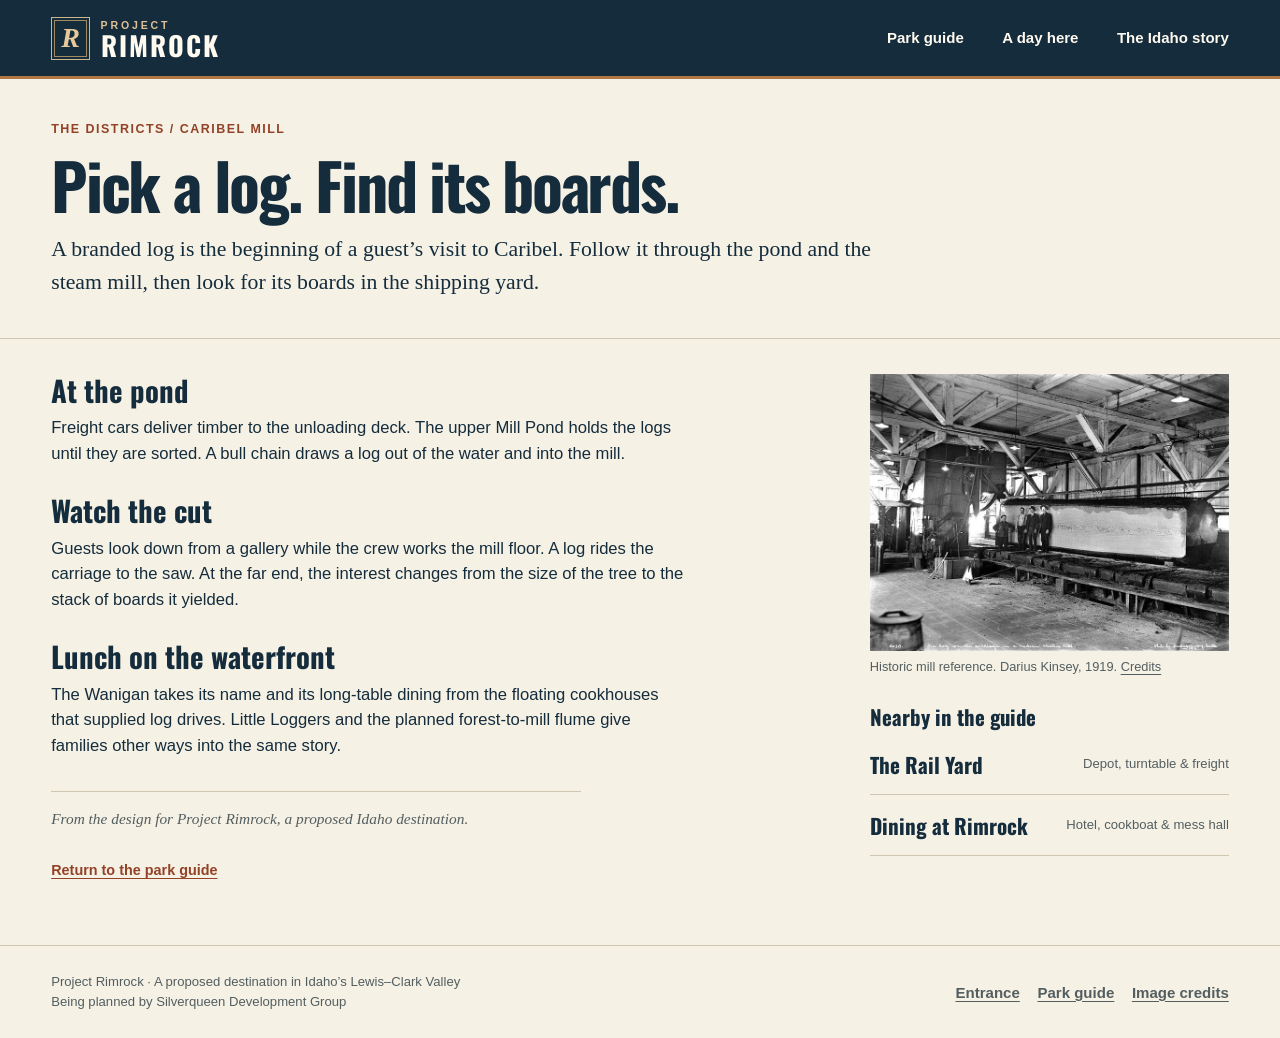
==== caribel.html @ 58fc8b67 "Open Rimrock’s districts as individual illustrated visitor stories" ====
<!doctype html>
<html lang="en">
  <head>
    <meta charset="utf-8">
    <meta name="viewport" content="width=device-width,initial-scale=1">
    <meta name="theme-color" content="#142c3c">
    <meta name="description" content="A branded log is the beginning of a guest’s visit to Caribel. Follow it through the pond and the steam mill, then look for its boards in the shipping yard.">
    <title>Caribel Mill | Project Rimrock</title>
    <link rel="stylesheet" href="rimrock.css">
  </head>
  <body>
    <a class="skip" href="#main">Skip to content</a>
    <header class="bar">
      <div class="wrap">
        <a href="index.html" class="brand">
          <span class="brandmark" aria-hidden="true">R</span>
          <span class="brandword">
            <small>Project</small>RIMROCK</span>
        </a>
        <nav aria-label="Main navigation">
          <a href="guide.html" class="">Park guide</a>
          <a href="planning.html" class="">A day here</a>
          <a href="story.html" class="wide-nav">The Idaho story</a>
        </nav>
      </div>
    </header>
    <main id="main">
      <section class="pagehead">
        <div class="wrap">
          <p class="eyebrow">The districts / Caribel Mill</p>
          <h1 class="page-title">Pick a log. Find its boards.</h1>
          <p class="lead">A branded log is the beginning of a guest’s visit to Caribel. Follow it through the pond and the steam mill, then look for its boards in the shipping yard.</p>
        </div>
      </section>
      <div class="wrap chapter">
        <article>
          <h2>At the pond</h2>
          <p>Freight cars deliver timber to the unloading deck. The upper Mill Pond holds the logs until they are sorted. A bull chain draws a log out of the water and into the mill.</p>
          <h2>Watch the cut</h2>
          <p>Guests look down from a gallery while the crew works the mill floor. A log rides the carriage to the saw. At the far end, the interest changes from the size of the tree to the stack of boards it yielded.</p>
          <h2>Lunch on the waterfront</h2>
          <p>The Wanigan takes its name and its long-table dining from the floating cookhouses that supplied log drives. Little Loggers and the planned forest-to-mill flume give families other ways into the same story.</p>
          <p class="chapter-status">From the design for Project Rimrock, a proposed Idaho destination.</p>
          <a href="guide.html" class="crumb">Return to the park guide</a>
        </article>
        <aside>
          <figure class="photo">
            <img src="assets/mill.webp" alt="Four men alongside a log on the carriage inside a timber mill." loading="lazy" decoding="async">
            <figcaption>Historic mill reference. Darius Kinsey, 1919. <a href="credits.html" class="">Credits</a>
            </figcaption>
          </figure>
          <div class="more">
            <h2>Nearby in the guide</h2>
            <a href="rail-yard.html" class="route">
              <strong>The Rail Yard</strong>
              <small>Depot, turntable &amp; freight</small>
            </a>
            <a href="dining.html" class="route">
              <strong>Dining at Rimrock</strong>
              <small>Hotel, cookboat &amp; mess hall</small>
            </a>
          </div>
        </aside>
      </div>
    </main>
    <footer class="foot">
      <div class="wrap">
        <p>Project Rimrock · A proposed destination in Idaho’s Lewis–Clark Valley<br>Being planned by Silverqueen Development Group</p>
        <div class="footlinks">
          <a href="index.html" class="">Entrance</a>
          <a href="guide.html" class="">Park guide</a>
          <a href="credits.html" class="">Image credits</a>
        </div>
      </div>
    </footer>
  </body>
</html>
---- rimrock.css ----
@font-face {
  font-family:Oswald;
  src:url('assets/oswald.ttf') format('truetype');
  font-style:normal;
  font-weight:400 700;
  font-display:swap;
}

:root {
  --ink:#142c3c;
  --deep:#102532;
  --paper:#f6f1e5;
  --white:#fffaf0;
  --line:#cfc6b2;
  --rust:#934227;
  --gold:#e4ae68;
  --muted:#535e60;
  --wide:1320px;
  --display:"Oswald","Arial Narrow","Liberation Sans Narrow",Impact,sans-serif;
  --serif:Georgia,"Times New Roman",serif;
  --body:"IBM Plex Sans",Arial,sans-serif;
}

* {
  box-sizing:border-box;
}

body {
  margin:0;
  background:var(--paper);
  color:var(--ink);
  font:1.04rem/1.55 var(--body);
}

img {
  display:block;
  max-width:100%;
}

a {
  color:inherit;
  text-underline-offset:.22em;
}

a:focus-visible,summary:focus-visible {
  outline:3px solid #bd5626;
  outline-offset:4px;
}

.wrap {
  width:min(var(--wide),92%);
  margin:auto;
}

.skip {
  position:absolute;
  left:8px;
  top:-100px;
  z-index:5;
  background:white;
  padding:12px;
}

.skip:focus {
  top:6px;
}

.bar {
  background:var(--ink);
  color:var(--white);
  border-bottom:3px solid #af7744;
}

.bar .wrap,.foot .wrap {
  display:flex;
  align-items:center;
  justify-content:space-between;
  gap:1rem;
}

.bar .wrap {
  min-height:76px;
}

.brand {
  display:inline-flex;
  align-items:center;
  gap:.65rem;
  text-decoration:none;
}

.brandword {
  display:flex;
  flex-direction:column;
  font:bold 1.68rem/.93 var(--display);
  letter-spacing:.075em;
}

.brandword small {
  font:600 .66rem/1.35 var(--body);
  letter-spacing:.27em;
  text-transform:uppercase;
  color:#e0c197;
}

.brandmark {
  width:39px;
  height:43px;
  display:grid;
  place-items:center;
  border:1px solid #ccb78d;
  outline:1px solid #a38960;
  outline-offset:-4px;
  color:#e5c999;
  font:italic bold 1.75rem var(--serif);
}

nav {
  display:flex;
  align-items:center;
  gap:clamp(1rem,3vw,3rem);
}

nav a,.foot a {
  font-size:.94rem;
  font-weight:600;
}

nav a {
  padding:12px 0;
  text-decoration:none;
}

nav a:hover,.foot a:hover {
  text-decoration:underline;
}

.outside {
  white-space:nowrap;
}

.sr {
  position:absolute;
  clip-path:inset(50%);
  height:1px;
  width:1px;
  overflow:hidden;
  white-space:nowrap;
}

.hero {
  position:relative;
  isolation:isolate;
  min-height:clamp(485px,43vw,640px);
  display:flex;
  align-items:end;
  color:white;
  background:#213543;
}

.hero>img {
  position:absolute;
  inset:0;
  width:100%;
  height:100%;
  object-fit:cover;
  object-position:68% 47%;
  z-index:-2;
}

.hero:after {
  content:"";
  position:absolute;
  inset:0;
  z-index:-1;
  background:linear-gradient(90deg,rgba(6,22,32,.92) 0%,rgba(9,26,39,.81) 25%,rgba(11,29,37,.13) 65%),linear-gradient(0deg,rgba(9,19,23,.5),transparent 37%);
}

.hero .wrap {
  padding:4rem 0 3rem;
}

.eyebrow,.label,.caption,.topic dt,.entrymeta,.plate small {
  font:700 .78rem/1.4 var(--body);
  letter-spacing:.12em;
  text-transform:uppercase;
}

.eyebrow {
  color:var(--rust);
  margin:0 0 1.1rem;
}

.hero .eyebrow {
  color:#f8d5a8;
}

.hero h1 {
  font:700 clamp(3.55rem,7.4vw,7.4rem)/.95 var(--display);
  letter-spacing:-.04em;
  margin:0;
  text-transform:uppercase;
  max-width:9em;
}

.hero h1 span {
  display:block;
}

.hero p.intro {
  font:1.2rem/1.5 var(--serif);
  max-width:32rem;
  margin:1.1rem 0 1.4rem;
}

.actions {
  display:flex;
  gap:.65rem;
  flex-wrap:wrap;
}

.button {
  display:inline-block;
  padding:.78rem 1.23rem;
  text-decoration:none;
  font-weight:700;
  border:1px solid var(--ink);
  background:var(--ink);
  color:var(--white);
  border-radius:2px;
}

.button:hover {
  background:#254a5c;
}

.hero .button:first-child {
  background:#f2d6a6;
  border-color:#f2d6a6;
  color:#182d37;
}

.hero .button:first-child:hover {
  background:#fff1d7;
}

.hero .button.alt {
  background:#102633cc;
  border-color:#a8a59a;
  color:white;
}

.hero-caption {
  background:var(--deep);
  color:#e3dfd2;
  font-size:.78rem;
  padding:.55rem 0;
}

.hero-caption .wrap {
  display:block;
}

.splash {
  padding:3.7rem 0;
}

.splithead {
  display:flex;
  gap:1.4rem;
  justify-content:space-between;
  align-items:end;
  margin-bottom:1.5rem;
}

.splithead p {
  margin:0;
}

.splithead .aside {
  max-width:23rem;
  color:var(--muted);
  font-size:.94rem;
}

h2,h3 {
  line-height:1.15;
}

h2.display,.page-title {
  font:bold clamp(2.4rem,5vw,4.7rem)/1.04 var(--display);
  letter-spacing:-.035em;
  margin:.2em 0 .25em;
}

h2.display {
  font-size:clamp(2.1rem,3.8vw,3.8rem);
}

.cards {
  display:grid;
  grid-template-columns:repeat(3,minmax(0,1fr));
  gap:1.35rem;
}

.card {
  padding:0 0 1rem;
  border-bottom:2px solid var(--ink);
  text-decoration:none;
  display:block;
}

.card .visual {
  aspect-ratio:2.5;
  overflow:hidden;
  background:#233a3d;
}

.visual img {
  width:100%;
  height:100%;
  object-fit:cover;
  transition:transform .35s;
}

.card:hover img {
  transform:scale(1.025);
}

.card h3 {
  font:700 1.75rem/1.15 var(--display);
  margin:.62rem 0 .28rem;
}

.card:hover h3,.route:hover strong {
  text-decoration:underline;
}

.card p {
  color:var(--muted);
  margin:0;
  font-size:.97rem;
}

.home-extra {
  display:grid;
  grid-template-columns:repeat(2,1fr);
  gap:0 2.6rem;
  margin-top:1.2rem;
}

.route {
  border-bottom:1px solid var(--line);
  text-decoration:none;
  padding:.9rem 0;
  display:flex;
  align-items:center;
  gap:.85rem;
  justify-content:space-between;
}

.route strong {
  font:700 1.32rem var(--display);
}

.route small {
  font-size:.82rem;
  color:var(--muted);
  text-align:right;
}

.inkpanel {
  background:var(--ink);
  color:var(--white);
  padding:2.8rem 0;
}

.inkpanel .wrap {
  display:grid;
  grid-template-columns:1fr 1.3fr;
  gap:2rem;
  align-items:center;
}

.inkpanel .eyebrow {
  color:var(--gold);
}

.inkpanel h2 {
  margin:0;
  font:700 2.5rem/1.07 var(--display);
}

.inkpanel p {
  margin:.6rem 0;
}

.inkpanel a {
  color:#f3cc94;
  font-weight:700;
}

.numbers {
  display:grid;
  grid-template-columns:repeat(3,1fr);
  gap:.9rem;
}

.numbers div {
  border-left:1px solid #a89574;
  padding-left:1.05rem;
}

.numbers strong {
  font:600 clamp(1.5rem,3.2vw,2.9rem)/1.12 var(--display);
  display:block;
}

.numbers span {
  display:block;
  font-size:.88rem;
  color:#e6dfd2;
  margin-top:.4rem;
}

.foot {
  border-top:1px solid var(--line);
  padding:1.6rem 0;
  color:var(--muted);
}

.foot p {
  margin:0;
  font-size:.82rem;
}

.footlinks {
  display:flex;
  gap:1.1rem;
  flex-wrap:wrap;
}

.crumb {
  display:inline-block;
  color:var(--rust);
  font-size:.9rem;
  font-weight:700;
  padding:.8rem 0;
}

.pagehead {
  padding:2.6rem 0 1.6rem;
  border-bottom:1px solid var(--line);
}

.pagehead .lead {
  max-width:53rem;
  font:1.36rem/1.5 var(--serif);
  margin:.85rem 0;
}

.pagehead .eyebrow {
  margin-bottom:.4rem;
}

.chapter {
  display:grid;
  grid-template-columns:minmax(0,1.55fr) minmax(240px,.75fr);
  gap:clamp(2rem,6vw,6rem);
  padding:2.2rem 0 3.2rem;
}

.chapter article h2 {
  font:700 1.8rem/1.16 var(--display);
  margin:1.7rem 0 .5rem;
}

.chapter article h2:first-child {
  margin-top:0;
}

.chapter article p {
  max-width:69ch;
  margin:.2rem 0 1rem;
}

.photo {
  margin:0 0 1.3rem;
}

.photo img {
  width:100%;
  max-height:340px;
  object-fit:cover;
}

.photo figcaption {
  font-size:.8rem;
  line-height:1.45;
  color:var(--muted);
  margin-top:.45rem;
}

.plate {
  border:1px solid var(--ink);
  background:#e9e3d4;
  padding:1.2rem 1.3rem;
}

.plate h2 {
  margin:0 0 .6rem;
  font:700 1.45rem var(--display);
}

dl {
  margin:0;
}

.plate dl div {
  padding:.65rem 0;
  border-top:1px solid #bab5a6;
}

.plate dt {
  font-size:.83rem;
  color:var(--muted);
}

.plate dd {
  margin:0;
  font-weight:700;
  font-size:1.08rem;
}

.note {
  padding:1rem 1.2rem;
  border-left:3px solid var(--rust);
  background:#ece6d7;
  margin:1.6rem 0;
}

.note h3 {
  margin:.1rem 0 .3rem;
  font:700 1.22rem var(--display);
}

.note p {
  margin:0!important;
}

.more {
  margin-top:1.5rem;
}

.more h2 {
  font:700 1.3rem var(--display);
  margin:.2rem 0;
}

.directory {
  padding:1.4rem 0 3.4rem;
  display:grid;
  grid-template-columns:1fr 1fr;
  gap:1.5rem 3.5rem;
}

.directory h2 {
  font:700 1.7rem var(--display);
  margin-bottom:.2rem;
}

.directory .route {
  min-height:62px;
}

.article-figure {
  margin:1rem 0;
}

.article-figure img {
  width:100%;
  max-height:320px;
  object-fit:cover;
}

.article-figure figcaption {
  font-size:.83rem;
  color:var(--muted);
}

.status {
  display:grid;
  grid-template-columns:minmax(9rem,.65fr) 1.6fr;
  border-top:1px solid var(--line);
  gap:1.2rem;
  padding:1.1rem 0;
}

.status h3 {
  font:700 1.35rem var(--display);
  margin:0;
}

.status p {
  margin:0!important;
}

.mast-only {
  padding:3.3rem 0 2.15rem;
}

.credit-list li {
  margin-bottom:.9rem;
}

.tiny {
  color:var(--muted);
  font-size:.86rem;
}

.art-block {
  height:100%;
  display:flex;
  align-items:center;
  justify-content:center;
  background:repeating-linear-gradient(0deg,transparent 0 15px,#b5916930 16px),repeating-linear-gradient(90deg,transparent 0 15px,#b5916930 16px),#283c43;
  color:#f9deb4;
  text-align:center;
}

.art-block span {
  font:700 1.18rem var(--display);
  letter-spacing:.1em;
  border:3px double #c9a879;
  padding:.5rem 1rem;
}

.plan-link {
  color:var(--rust);
  font-weight:bold;
}

.foot a,.crumb {
  min-height:40px;
  align-content:center;
}

p {
  overflow-wrap:break-word;
}

.maintitle {
  max-width:21ch;
}

@media(max-width:760px) {
  .bar .wrap {
    min-height:62px;
  }
  .brandmark {
    width:32px;
    height:36px;
  }
  .brandword {
    font-size:1.23rem;
  }
  .brandword small {
    font-size:.58rem;
  }
  .wide-nav {
    display:none;
  }
  nav {
    gap:1.15rem;
  }
  nav a {
    font-size:.86rem;
  }
  .hero {
    min-height:0;
    display:block;
    background:var(--deep);
  }
  .hero>img {
    position:relative;
    z-index:0;
    width:100%;
    height:auto;
    aspect-ratio:2.18;
    object-position:65% 53%;
  }
  .hero:after {
    display:none;
  }
  .hero .wrap {
    padding:1.45rem 0 1.55rem;
  }
  .hero h1 {
    font-size:clamp(2.75rem,9.5vw,4.4rem);
    max-width:none;
  }
  .hero h1 span {
    display:inline;
  }
  .hero .eyebrow {
    margin-bottom:.54rem;
  }
  .hero p.intro {
    margin:.69rem 0 1rem;
    font-size:1.05rem;
  }
  .hero-caption {
    border-top:1px solid #45606b;
  }
  .splash {
    padding:2rem 0;
  }
  .splithead {
    display:block;
  }
  .splithead .aside {
    margin-top:.35rem;
  }
  .cards {
    gap:.8rem;
  }
  .card .visual {
    aspect-ratio:1.6;
  }
  .card h3 {
    font-size:1.3rem;
  }
  .card p {
    font-size:.87rem;
  }
  .home-extra {
    gap:0 1.5rem;
  }
  .inkpanel .wrap,.chapter,.directory {
    grid-template-columns:1fr;
  }
  .inkpanel .wrap,.chapter,.directory {
    gap:1.4rem;
  }
  .inkpanel {
    padding:1.8rem 0;
  }
  .pagehead {
    padding:1.4rem 0 .7rem;
  }
  .pagehead .lead {
    font-size:1.16rem;
  }
  .chapter {
    padding:1.35rem 0 2rem;
  }
  .chapter aside {
    display:grid;
    grid-template-columns:1fr 1fr;
    gap:1rem;
    align-items:start;
  }
  .chapter aside .more {
    grid-column:1/-1;
  }
  .chapter aside .more,.chapter aside figure {
    margin:0;
  }
  .directory {
    padding-top:.6rem;
  }
  .directory h2 {
    margin-top:1rem;
  }
  .page-title {
    font-size:clamp(2.25rem,8.7vw,3.4rem);
  }
  .numbers div {
    padding-left:.6rem;
  }
  .foot .wrap {
    display:block;
  }
  .footlinks {
    margin-top:.65rem;
  }
}

@media(max-width:510px) {
  .wrap {
    width:91%;
  }
  .cards {
    grid-template-columns:1fr;
  }
  .card {
    display:grid;
    grid-template-columns:104px 1fr;
    column-gap:.9rem;
    align-items:center;
    min-height:86px;
    padding:.65rem 0;
  }
  .card .visual {
    aspect-ratio:1.55;
    grid-row:1/3;
  }
  .card h3 {
    margin:0;
    align-self:end;
  }
  .card p {
    align-self:start;
    margin:.2rem 0 0;
  }
  .art-block span {
    font-size:.8rem;
    padding:.25rem;
  }
  .cards {
    gap:0;
  }
  .home-extra {
    grid-template-columns:1fr;
    gap:0;
  }
  .chapter aside {
    display:block;
  }
  .chapter aside>* {
    margin-bottom:1.2rem!important;
  }
  .numbers span {
    font-size:.78rem;
  }
  .button {
    font-size:.93rem;
  }
  .status {
    display:block;
  }
  .status h3 {
    margin-bottom:.4rem;
  }
  .route small {
    max-width:48%;
  }
  .hero-caption {
    font-size:.73rem;
  }
  .directory {
    gap:.5rem;
  }
  .footlinks {
    gap:.7rem;
  }
}

@media(prefers-reduced-motion:reduce) {
  * {
    transition:none!important;
  }
}

.yard-sketch {
  background:#253945;
  color:#f8ddb4;
  padding:1.35rem 1.8rem;
  display:grid;
  text-align:center;
  justify-content:center;
  border:5px double #c0ac84;
}

.yard-sketch b {
  font:600 1.55rem var(--display);
  letter-spacing:.17em;
}

.yard-sketch div {
  display:flex;
  gap:.6rem;
  border:1px solid #d8bd92;
  padding:.8rem .8rem 0;
  margin:.5rem 0;
}

.yard-sketch i {
  display:block;
  width:3.7rem;
  height:3rem;
  border:1px solid #cfb88b;
  background:repeating-linear-gradient(0deg,transparent 0 7px,#bca57a 8px);
}

.yard-sketch small {
  letter-spacing:.17em;
  font-size:.68rem;
}

.chapter-status {
  margin-top:2rem!important;
  padding-top:1rem;
  border-top:1px solid var(--line);
  font:italic .96rem/1.45 var(--serif);
  color:var(--muted);
}

.day-scene+.day-scene {
  border-top:1px solid var(--line);
  margin-top:1.5rem;
  padding-top:.35rem;
}

.day-scene a {
  display:inline-block;
  padding:.2rem 0;
}

.more .route {
  gap:.5rem;
}

.inkpanel .wrap>div:last-child p {
  font:1.22rem/1.5 var(--serif);
}
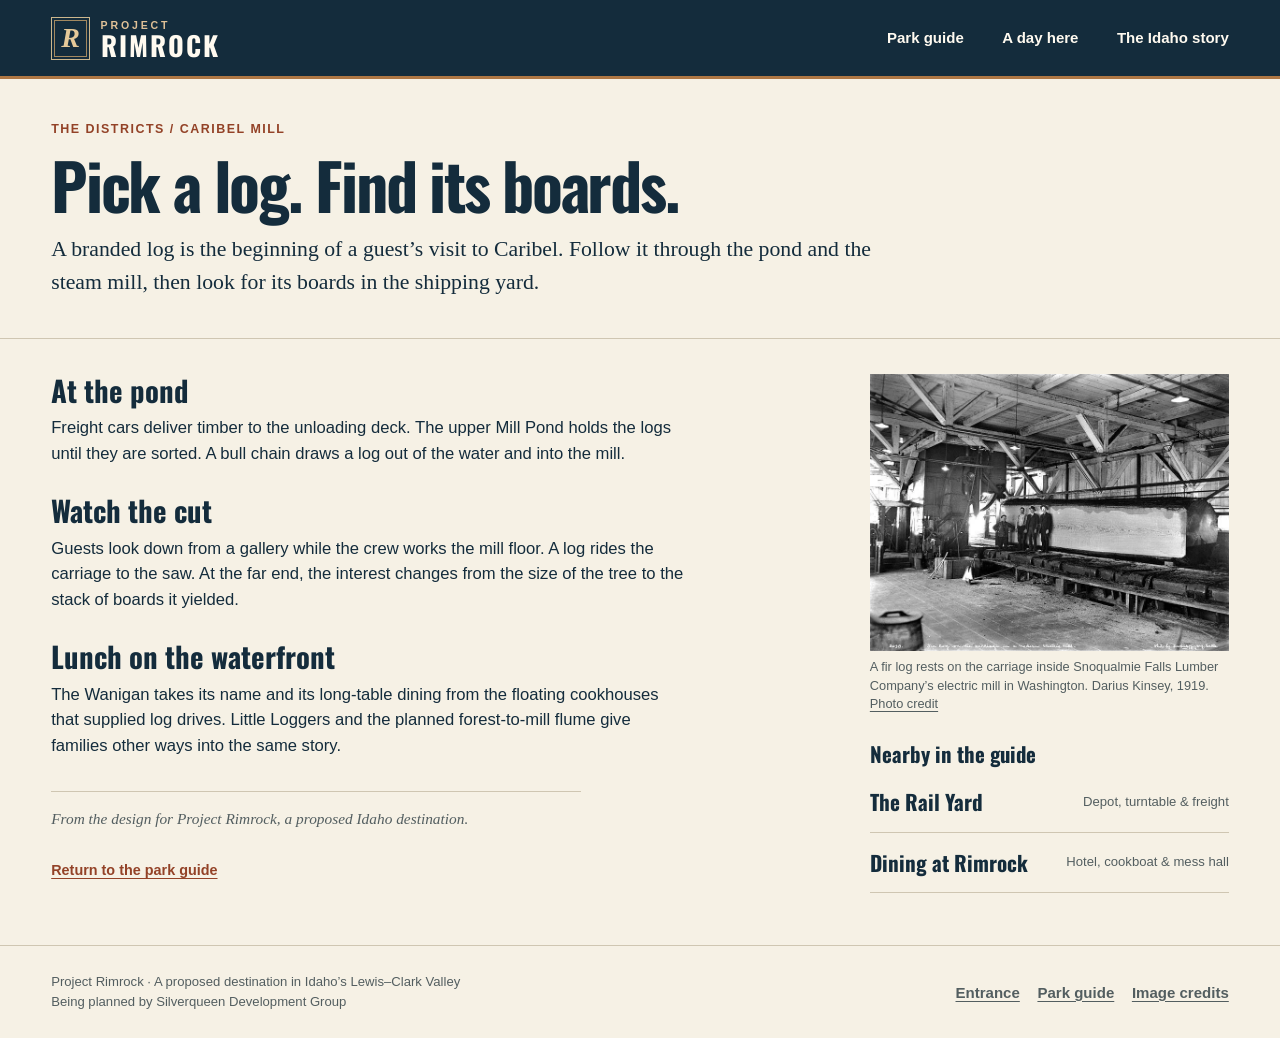
==== commit 6f657ba9: "Identify and source the park guide’s seven reference photographs" ====
--- a/caribel.html
+++ b/caribel.html
@@ -46,7 +46,7 @@
         <aside>
           <figure class="photo">
             <img src="assets/mill.webp" alt="Four men alongside a log on the carriage inside a timber mill." loading="lazy" decoding="async">
-            <figcaption>Historic mill reference. Darius Kinsey, 1919. <a href="credits.html" class="">Credits</a>
+            <figcaption>A fir log rests on the carriage inside Snoqualmie Falls Lumber Company’s electric mill in Washington. Darius Kinsey, 1919. <a href="credits.html#mill">Photo credit</a>
             </figcaption>
           </figure>
           <div class="more">
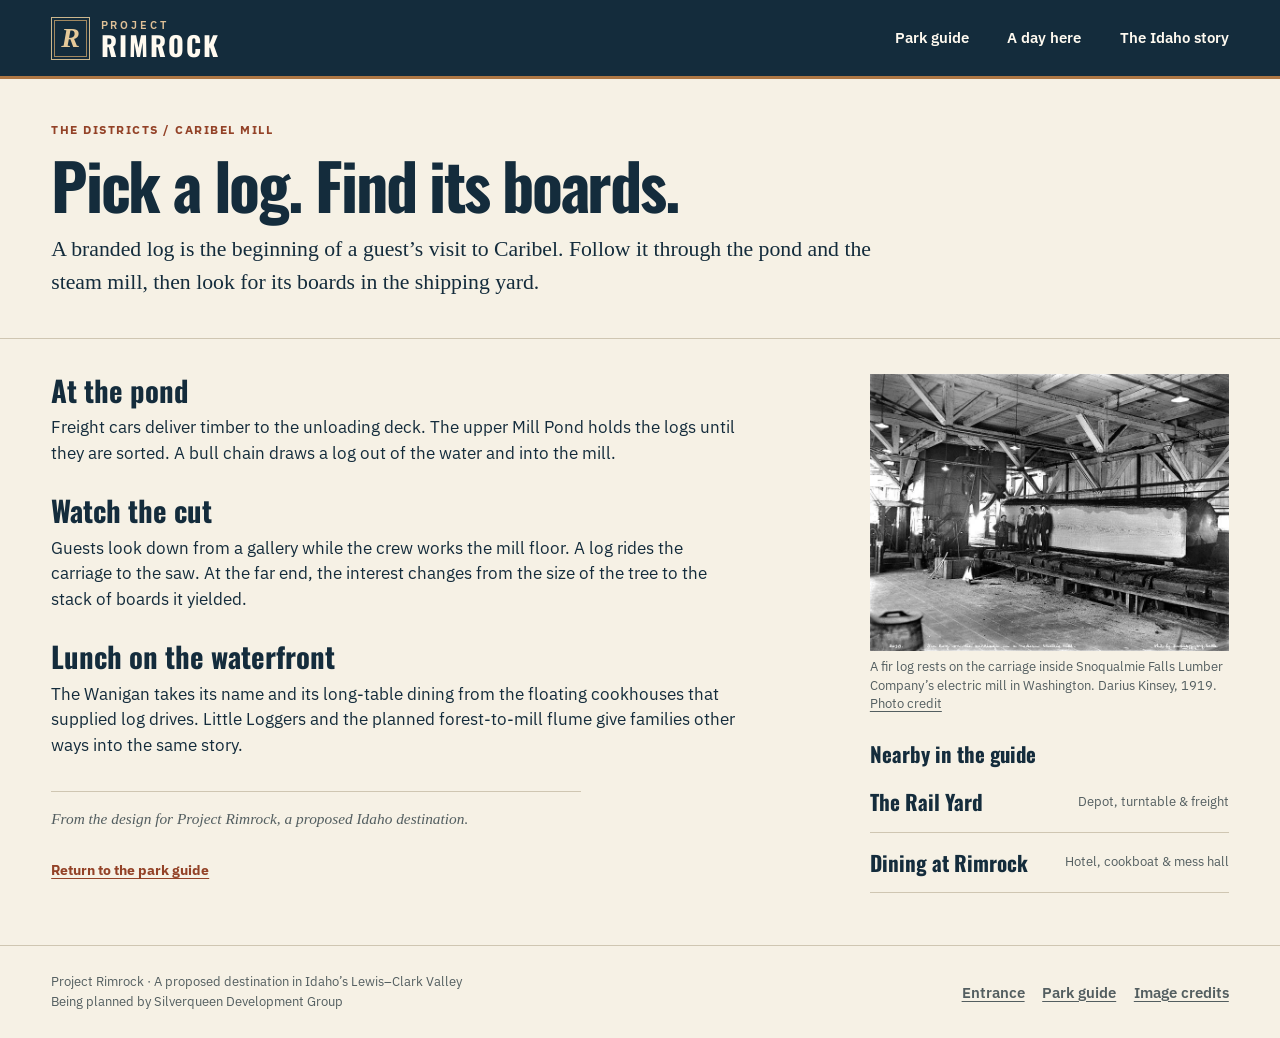
==== commit 6a60c975: "Clarify Rimrock’s park and resort guide and improve mobile navigation and page sharing" ====
--- a/caribel.html
+++ b/caribel.html
@@ -6,21 +6,37 @@
     <meta name="theme-color" content="#142c3c">
     <meta name="description" content="A branded log is the beginning of a guest’s visit to Caribel. Follow it through the pond and the steam mill, then look for its boards in the shipping yard.">
     <title>Caribel Mill | Project Rimrock</title>
+    <link rel="canonical" href="https://projectrimrock.com/caribel.html">
+    <link rel="icon" type="image/svg+xml" href="/favicon.svg">
+    <meta property="og:type" content="website">
+    <meta property="og:site_name" content="Project Rimrock">
+    <meta property="og:url" content="https://projectrimrock.com/caribel.html">
+    <meta property="og:title" content="Caribel Mill | Project Rimrock">
+    <meta property="og:description" content="A branded log is the beginning of a guest’s visit to Caribel. Follow it through the pond and the steam mill, then look for its boards in the shipping yard.">
+    <meta property="og:image" content="https://projectrimrock.com/assets/rimrock-share.jpg">
+    <meta property="og:image:type" content="image/jpeg">
+    <meta property="og:image:width" content="1200">
+    <meta property="og:image:height" content="630">
+    <meta property="og:image:alt" content="Concept illustration of the proposed Hotel Rimrock, Mountain House and Company Waterworks beside the water.">
+    <meta name="twitter:card" content="summary_large_image">
+    <meta name="twitter:title" content="Caribel Mill | Project Rimrock">
+    <meta name="twitter:description" content="A branded log is the beginning of a guest’s visit to Caribel. Follow it through the pond and the steam mill, then look for its boards in the shipping yard.">
+    <meta name="twitter:image" content="https://projectrimrock.com/assets/rimrock-share.jpg">
+    <meta name="twitter:image:alt" content="Concept illustration of the proposed Hotel Rimrock, Mountain House and Company Waterworks beside the water.">
     <link rel="stylesheet" href="rimrock.css">
   </head>
   <body>
     <a class="skip" href="#main">Skip to content</a>
     <header class="bar">
       <div class="wrap">
-        <a href="index.html" class="brand">
+        <a href="/" class="brand" aria-label="Project Rimrock home">
           <span class="brandmark" aria-hidden="true">R</span>
-          <span class="brandword">
-            <small>Project</small>RIMROCK</span>
+          <span class="brandword"><small>Project</small>RIMROCK</span>
         </a>
         <nav aria-label="Main navigation">
-          <a href="guide.html" class="">Park guide</a>
-          <a href="planning.html" class="">A day here</a>
-          <a href="story.html" class="wide-nav">The Idaho story</a>
+          <a href="/guide.html">Park guide</a>
+          <a href="/planning.html">A day here</a>
+          <a href="/story.html">The Idaho story</a>
         </nav>
       </div>
     </header>
@@ -67,7 +83,7 @@
       <div class="wrap">
         <p>Project Rimrock · A proposed destination in Idaho’s Lewis–Clark Valley<br>Being planned by Silverqueen Development Group</p>
         <div class="footlinks">
-          <a href="index.html" class="">Entrance</a>
+          <a href="/">Entrance</a>
           <a href="guide.html" class="">Park guide</a>
           <a href="credits.html" class="">Image credits</a>
         </div>
--- a/rimrock.css
+++ b/rimrock.css
@@ -1,6 +1,14 @@
 @font-face {
   font-family:Oswald;
-  src:url('assets/oswald.ttf') format('truetype');
+  src:url('assets/oswald-latin.woff2') format('woff2');
+  font-style:normal;
+  font-weight:400 700;
+  font-display:swap;
+}
+
+@font-face {
+  font-family:"IBM Plex Sans";
+  src:url('assets/ibm-plex-sans-latin.woff2') format('woff2');
   font-style:normal;
   font-weight:400 700;
   font-display:swap;
@@ -299,8 +307,27 @@
 
 .cards {
   display:grid;
-  grid-template-columns:repeat(3,minmax(0,1fr));
+  grid-template-columns:repeat(2,minmax(0,1fr));
   gap:1.35rem;
+}
+
+.district-card {
+  margin:0;
+}
+
+.district-card figcaption {
+  margin-top:.45rem;
+  color:var(--muted);
+  font-size:.82rem;
+}
+
+.resort {
+  border-top:1px solid var(--line);
+  padding:1.7rem 0 3.2rem;
+}
+
+.resort p,.directory p {
+  max-width:65ch;
 }
 
 .card {
@@ -490,8 +517,13 @@
 
 .photo img {
   width:100%;
+  height:auto;
   max-height:340px;
   object-fit:cover;
+}
+
+.credit-thumbnail {
+  max-width:18rem;
 }
 
 .photo figcaption {
@@ -560,8 +592,8 @@
 .directory {
   padding:1.4rem 0 3.4rem;
   display:grid;
-  grid-template-columns:1fr 1fr;
-  gap:1.5rem 3.5rem;
+  grid-template-columns:repeat(3,minmax(0,1fr));
+  gap:1.5rem 2.2rem;
 }
 
 .directory h2 {
@@ -656,6 +688,9 @@
 @media(max-width:760px) {
   .bar .wrap {
     min-height:62px;
+    flex-wrap:wrap;
+    gap:0 1rem;
+    padding-block:.45rem;
   }
   .brandmark {
     width:32px;
@@ -667,14 +702,16 @@
   .brandword small {
     font-size:.58rem;
   }
-  .wide-nav {
-    display:none;
-  }
   nav {
-    gap:1.15rem;
+    flex-wrap:wrap;
+    gap:0 1rem;
   }
   nav a {
     font-size:.86rem;
+    display:inline-flex;
+    align-items:center;
+    min-height:44px;
+    padding:.4rem 0;
   }
   .hero {
     min-height:0;
@@ -787,6 +824,9 @@
 }
 
 @media(max-width:510px) {
+  .district-card figcaption {
+    margin-bottom:1em;
+  }
   .wrap {
     width:91%;
   }
